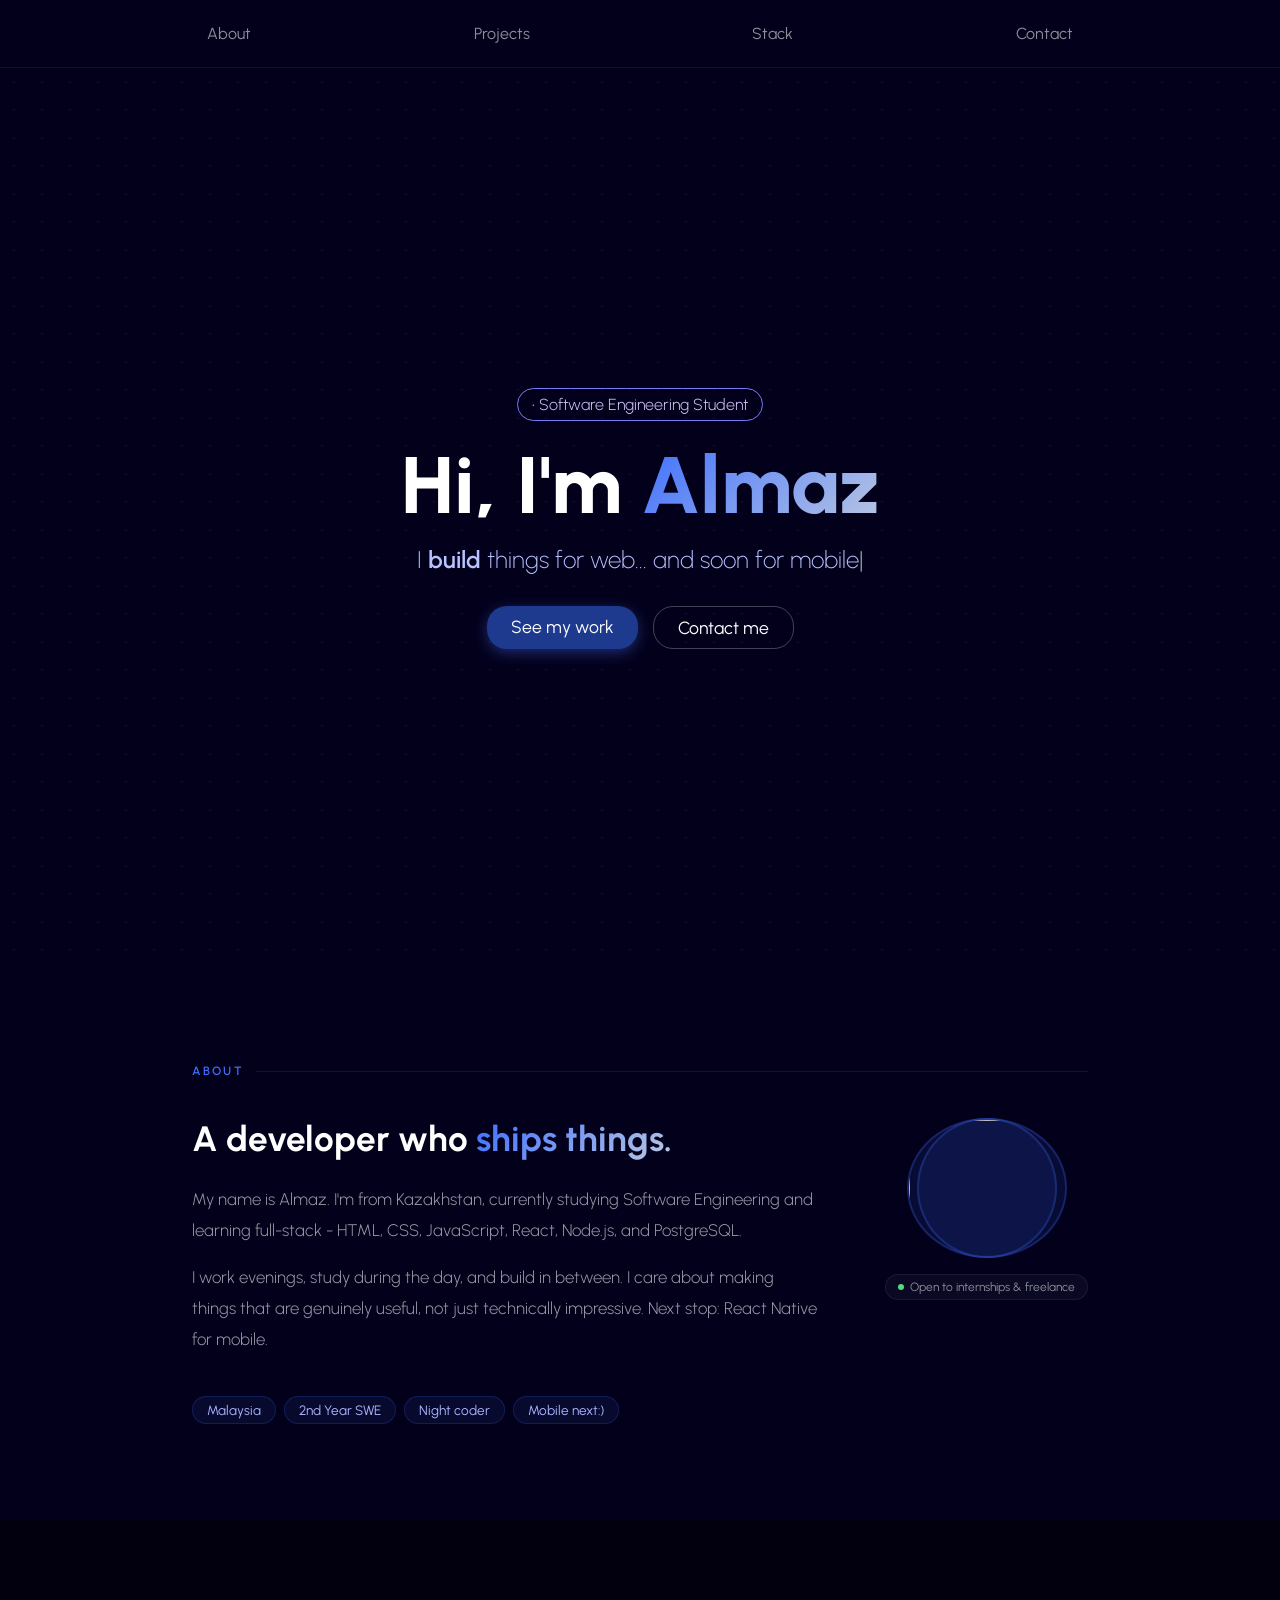
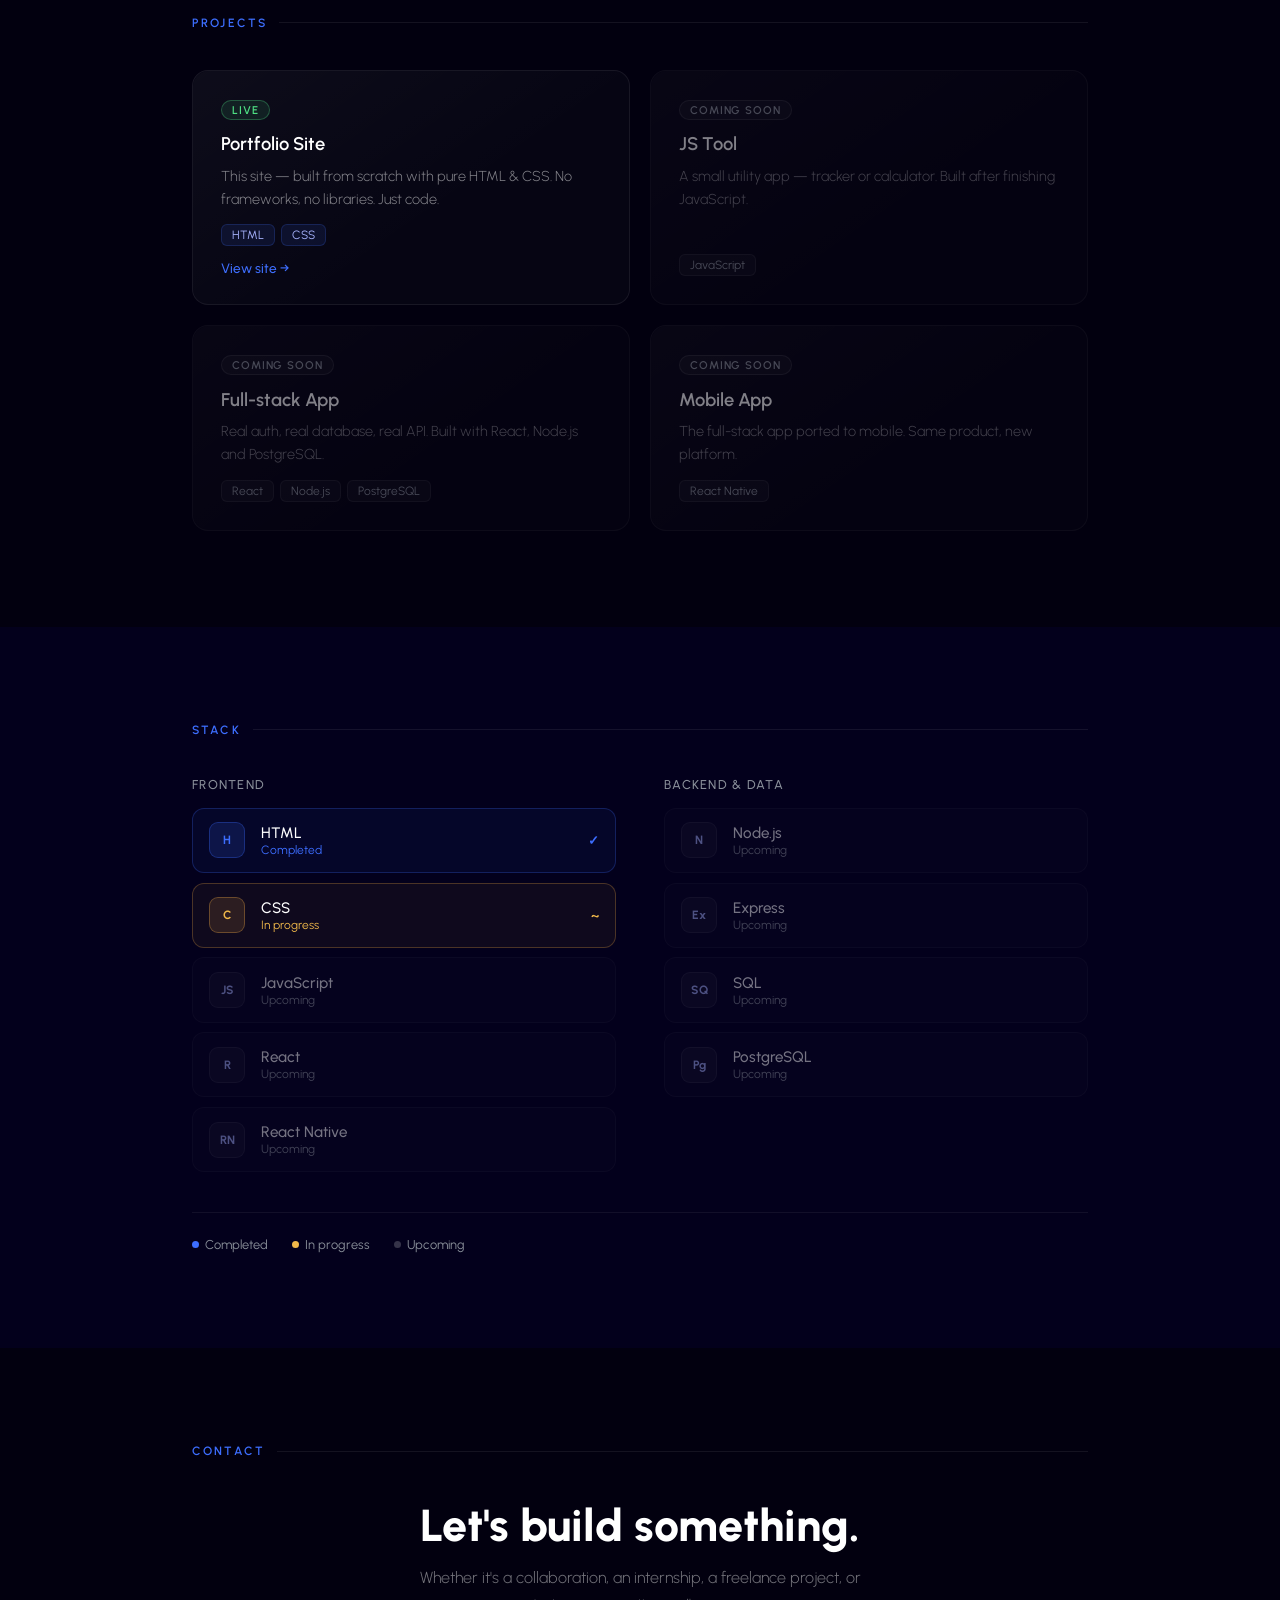
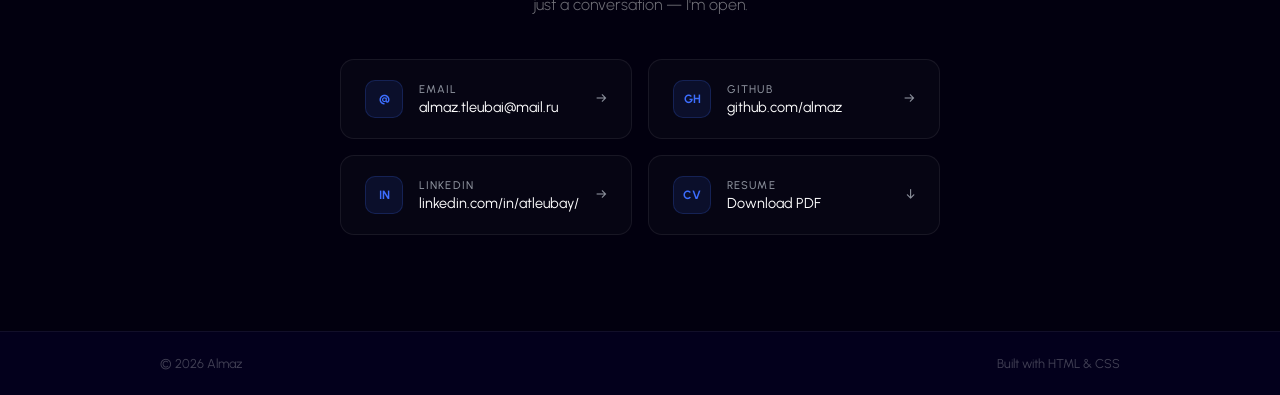
==== personal website v1/index.html @ 7be177c7 "my website:)" ====
<!DOCTYPE html>
<html lang="en">
<head>
    <meta charset="UTF-8">
    <meta name="viewport" content="width=device-width, initial-scale=1.0">
    <title>Almaaaaaz</title>
    <link rel="stylesheet" href="style.css">
    <link rel="preconnect" href="https://fonts.googleapis.com">
    <link rel="preconnect" href="https://fonts.gstatic.com" crossorigin>
    <link href="https://fonts.googleapis.com/css2?family=Caveat:wght@400..700&family=Urbanist:ital,wght@0,100..900;1,100..900&display=swap" rel="stylesheet">
</head>
<body>
    <header> 
        <nav>   
            <ul id="nav-content">
                <li><a href="#about">About</a></li>
                <li><a href="#projects">Projects</a></li>
                <li><a href="#stack">Stack</a></li>
                <li><a href="#contact">Contact</a></li>
            </ul>
        </nav>
    </header>

    <main>

        <section id="home">
            <div class="landing-content">
                <p class="eyebrow">Software Engineering Student</p>
                <h1 class="hero-name">Hi, I'm <span>Almaz</span></h1>
                <p class="hero-sub">I <span>build</span> things for web... and soon for mobile</p>
                <div class="landing-actions">
                    <a href="#projects" class="btn btn-work">See my work</a>
                    <a href="#contact" class="btn btn-contact">Contact me</a>
                </div>
            </div>
        </section>

        <section id="about">
            <div class="section-inner">
                <div class="section-label">About</div>
                <div class="about-content">
                    <div class="about-left">
                        <h2 class="about-heading">A developer who <span>ships things.</span></h2>
                        <p class="about-text">
                            My name is Almaz. I'm from Kazakhstan, currently studying Software Engineering
                            and learning full-stack - HTML, CSS, JavaScript, React,
                            Node.js, and PostgreSQL.
                        </p>
                        <p class="about-text">
                            I work evenings, study during the day, and build in between.
                            I care about making things that are genuinely useful, not just technically impressive.
                            Next stop: React Native for mobile.
                        </p>
                        <div class="about-tags">
                            <span class="about-tag">Malaysia</span>
                            <span class="about-tag">2nd Year SWE</span>
                            <span class="about-tag">Night coder</span>
                            <span class="about-tag">Mobile next:)</span>
                        </div>
                    </div>
                    <div class="about-right">
                        <div class="about-photo"><img src="/Users/almaz/Desktop/portfolio/personal website v1/assets/DSC_8581.JPG"></div>
                        <div class="about-status">
                            <span class="status-dot"></span>
                            Open to internships & freelance
                        </div>
                    </div>
                </div>
            </div>
        </section>

        <section id="projects">
            <div class="section-inner">
                <div class="section-label">Projects</div>
                <div class="projects-grid">

                    <div class="project-card project-card--live">
                        <div class="project-card-header">
                            <div class="project-tag-live">Live</div>
                        </div>
                        <div class="project-name">Portfolio Site</div>
                        <div class="project-desc">This site — built from scratch with pure HTML & CSS. No frameworks, no libraries. Just code.</div>
                        <div class="project-stack">
                            <span class="stack-tag">HTML</span>
                            <span class="stack-tag">CSS</span>
                        </div>
                        <a href="#" class="project-link">View site →</a>
                    </div>

                    <div class="project-card project-card--soon">
                        <div class="project-card-header">
                            <div class="project-tag-soon">Coming soon</div>
                        </div>
                        <div class="project-name">JS Tool</div>
                        <div class="project-desc">A small utility app — tracker or calculator. Built after finishing JavaScript.</div>
                        <div class="project-stack">
                            <span class="stack-tag stack-tag--dim">JavaScript</span>
                        </div>
                    </div>

                    <div class="project-card project-card--soon">
                        <div class="project-card-header">
                            <div class="project-tag-soon">Coming soon</div>
                        </div>
                        <div class="project-name">Full-stack App</div>
                        <div class="project-desc">Real auth, real database, real API. Built with React, Node.js and PostgreSQL.</div>
                        <div class="project-stack">
                            <span class="stack-tag stack-tag--dim">React</span>
                            <span class="stack-tag stack-tag--dim">Node.js</span>
                            <span class="stack-tag stack-tag--dim">PostgreSQL</span>
                        </div>
                    </div>

                    <div class="project-card project-card--soon">
                        <div class="project-card-header">
                            <div class="project-tag-soon">Coming soon</div>
                        </div>
                        <div class="project-name">Mobile App</div>
                        <div class="project-desc">The full-stack app ported to mobile. Same product, new platform.</div>
                        <div class="project-stack">
                            <span class="stack-tag stack-tag--dim">React Native</span>
                        </div>
                    </div>

                </div>
            </div>
        </section>

        <section id="stack">
            <div class="section-inner">
                <div class="section-label">Stack</div>
                <div class="stack-content">

                    <div class="stack-group">
                        <div class="stack-group-title">Frontend</div>
                        <div class="stack-items">
                            <div class="stack-item stack-item--done">
                                <div class="stack-item-icon">H</div>
                                <div class="stack-item-info">
                                    <div class="stack-item-name">HTML</div>
                                    <div class="stack-item-status">Completed</div>
                                </div>
                                <div class="stack-item-badge stack-item-badge--done">✓</div>
                            </div>
                            <div class="stack-item stack-item--learning">
                                <div class="stack-item-icon">C</div>
                                <div class="stack-item-info">
                                    <div class="stack-item-name">CSS</div>
                                    <div class="stack-item-status">In progress</div>
                                </div>
                                <div class="stack-item-badge stack-item-badge--learning">~</div>
                            </div>
                            <div class="stack-item stack-item--upcoming">
                                <div class="stack-item-icon">JS</div>
                                <div class="stack-item-info">
                                    <div class="stack-item-name">JavaScript</div>
                                    <div class="stack-item-status">Upcoming</div>
                                </div>
                            </div>
                            <div class="stack-item stack-item--upcoming">
                                <div class="stack-item-icon">R</div>
                                <div class="stack-item-info">
                                    <div class="stack-item-name">React</div>
                                    <div class="stack-item-status">Upcoming</div>
                                </div>
                            </div>
                            <div class="stack-item stack-item--upcoming">
                                <div class="stack-item-icon">RN</div>
                                <div class="stack-item-info">
                                    <div class="stack-item-name">React Native</div>
                                    <div class="stack-item-status">Upcoming</div>
                                </div>
                            </div>
                        </div>
                    </div>

                    <div class="stack-group">
                        <div class="stack-group-title">Backend & Data</div>
                        <div class="stack-items">
                            <div class="stack-item stack-item--upcoming">
                                <div class="stack-item-icon">N</div>
                                <div class="stack-item-info">
                                    <div class="stack-item-name">Node.js</div>
                                    <div class="stack-item-status">Upcoming</div>
                                </div>
                            </div>
                            <div class="stack-item stack-item--upcoming">
                                <div class="stack-item-icon">Ex</div>
                                <div class="stack-item-info">
                                    <div class="stack-item-name">Express</div>
                                    <div class="stack-item-status">Upcoming</div>
                                </div>
                            </div>
                            <div class="stack-item stack-item--upcoming">
                                <div class="stack-item-icon">SQ</div>
                                <div class="stack-item-info">
                                    <div class="stack-item-name">SQL</div>
                                    <div class="stack-item-status">Upcoming</div>
                                </div>
                            </div>
                            <div class="stack-item stack-item--upcoming">
                                <div class="stack-item-icon">Pg</div>
                                <div class="stack-item-info">
                                    <div class="stack-item-name">PostgreSQL</div>
                                    <div class="stack-item-status">Upcoming</div>
                                </div>
                            </div>
                        </div>
                    </div>

                </div>

                <div class="stack-legend">
                    <div class="legend-item"><span class="legend-dot legend-dot--done"></span>Completed</div>
                    <div class="legend-item"><span class="legend-dot legend-dot--learning"></span>In progress</div>
                    <div class="legend-item"><span class="legend-dot legend-dot--upcoming"></span>Upcoming</div>
                </div>
            </div>
        </section>

        <section id="contact">
            <div class="section-inner">
                <div class="section-label">Contact</div>
                <div class="contact-content">
                    <div class="contact-heading">Let's build something.</div>
                    <p class="contact-sub">Whether it's a collaboration, an internship, a freelance project, or just a conversation — I'm open.</p>
                    <div class="contact-grid">
                        <a href="mailto:almaz@email.com" class="contact-card">
                            <div class="contact-icon">@</div>
                            <div class="contact-info">
                                <div class="contact-label">Email</div>
                                <div class="contact-val">almaz.tleubai@mail.ru</div>
                            </div>
                            <div class="contact-arrow">→</div>
                        </a>
                        <a href="https://github.com/almvvz" target="_blank" class="contact-card">
                            <div class="contact-icon">gh</div>
                            <div class="contact-info">
                                <div class="contact-label">GitHub</div>
                                <div class="contact-val">github.com/almaz</div>
                            </div>
                            <div class="contact-arrow">→</div>
                        </a>
                        <a href="https://linkedin.com" target="_blank" class="contact-card">
                            <div class="contact-icon">in</div>
                            <div class="contact-info">
                                <div class="contact-label">LinkedIn</div>
                                <div class="contact-val">linkedin.com/in/atleubay/</div>
                            </div>
                            <div class="contact-arrow">→</div>
                        </a>
                        <a href="#" class="contact-card">
                            <div class="contact-icon">cv</div>
                            <div class="contact-info">
                                <div class="contact-label">Resume</div>
                                <div class="contact-val">Download PDF</div>
                            </div>
                            <div class="contact-arrow">↓</div>
                        </a>
                    </div>
                </div>
            </div>
        </section>

    </main>

    <footer>
        <div class="footer-inner">
            <span>© 2026 Almaz</span>
            <span>Built with HTML & CSS</span>
        </div>
    </footer>
    
</body>
</html>
---- personal website v1/style.css ----
* {
    margin: 0;
    padding: 0;
    box-sizing: border-box;
}

body {
    font-family: "Urbanist", sans-serif;
    background-color: #03001C;
    color: white;
}

header {
    position: sticky;
    z-index: 100;
    top: 0;
}

#nav-content {
    list-style: none;
    display: flex;
    justify-content: space-evenly;
    background-color: #03001C;
    padding: 1rem 0;
    border-bottom: 1px solid rgba(255,255,255,0.06);
}

#nav-content a {
    text-decoration: none;
    color: #8a8f9a;
    font-size: 1rem;
    padding: 8px 16px;
    transition: transform 0.3s ease, color 0.3s ease;
    display: inline-block;
}

#nav-content a:hover {
    color: white;
    transform: translateY(-2px);
}

/* ── LANDING ── */
#home {
    height: 100vh;
    display: flex;
    flex-direction: column;
    align-items: center;
    justify-content: center;
    text-align: center;
    position: relative;
    background-color: #03001C;
}

#home::before {
    content: " ";
    position: absolute;
    inset: 0;
    background-image: radial-gradient(circle, rgba(255,255,255,0.04) 1px, transparent 1px);
    background-size: 28px 28px;
    pointer-events: none;
}

.landing-content {
    opacity: 0;
    animation: fadeUp 1.2s ease forwards;
    position: relative;
    z-index: 1;
}

.eyebrow {
    display: inline-block;
    margin-bottom: 1rem;
    padding: 6px 14px;
    border: 1px solid rgb(121, 121, 248);
    border-radius: 20px;
    font-size: 1rem;
    font-weight: 300;
    color: #d7c9ff;
    background-color: transparent;
}

.eyebrow::before {
    content: "• ";
}

.hero-name {
    color: white;
    margin-bottom: 0.75rem;
    font-size: 5rem;
    font-weight: 800;
}

.hero-name span {
    background: linear-gradient(135deg, #3d6eff, #bbc8e2);
    -webkit-background-clip: text;
    -webkit-text-fill-color: transparent;
    background-clip: text;
}

.hero-sub {
    color: rgb(184, 195, 255);
    font-size: 1.5rem;
    font-weight: 200;
}

.hero-sub span {
    font-weight: 600;
}

.hero-sub::after {
    content: "|";
    color: #c6c6c6;
    animation: blink 1s steps(1) infinite;
}

.landing-actions {
    display: flex;
    justify-content: center;
    gap: 15px;
    margin-top: 2rem;
}

/* ── BUTTONS ── */
.btn {
    padding: 10px 24px;
    border-radius: 20px;
    text-decoration: none;
    font-size: 1.1rem;
    font-family: "Urbanist", sans-serif;
    transition: 0.3s ease;
    display: inline-block;
}

.btn-work {
    background-color: #1e3a8e;
    color: white;
    box-shadow: 0px 4px 14px rgba(76, 110, 245, 0.39);
}

.btn-work:hover {
    background-color: #2d50b8;
    transform: translateY(-2px);
    box-shadow: 0px 8px 20px rgba(76, 110, 245, 0.5);
}

.btn-contact {
    background-color: transparent;
    color: white;
    border: 1px solid rgba(255,255,255,0.25);
}

.btn-contact:hover {
    border-color: #595aa5;
    color: #a8b4ff;
    transform: translateY(-2px);
}

.section-inner {
    max-width: 960px;
    margin: 0 auto;
    padding: 6rem 2rem;
}

.section-label {
    font-size: 0.75rem;
    text-transform: uppercase;
    letter-spacing: 0.18em;
    color: #3d6eff;
    font-weight: 600;
    margin-bottom: 2.5rem;
    display: flex;
    align-items: center;
    gap: 0.75rem;
}

.section-label::after {
    content: "";
    flex: 1;
    height: 1px;
    background: rgba(255,255,255,0.07);
}

/* ── ABOUT ── */
#about {
    background-color: #03001C;
}

.about-content {
    display: grid;
    grid-template-columns: 1fr auto;
    gap: 4rem;
    align-items: start;
}

.about-heading {
    font-size: 2.2rem;
    font-weight: 700;
    color: white;
    line-height: 1.2;
    margin-bottom: 1.5rem;
}

.about-heading span {
    background: linear-gradient(135deg, #3d6eff, #bbc8e2);
    -webkit-background-clip: text;
    -webkit-text-fill-color: transparent;
    background-clip: text;
    transition: transform 0.4s ease;
    display:inline-block
}
.about-heading span:hover {
    transform: scale(1.05);
}
.about-text {
    color: rgba(255,255,255,0.6);
    font-size: 1.05rem;
    font-weight: 300;
    line-height: 1.85;
    margin-bottom: 1rem;
}

.about-tags {
    display: flex;
    flex-wrap: wrap;
    gap: 8px;
    margin-top: 1.5rem;
}

.about-tag {
    font-size: 0.85rem;
    padding: 5px 14px;
    border-radius: 100px;
    background: rgba(61, 110, 255, 0.08);
    border: 1px solid rgba(61, 110, 255, 0.2);
    color: #a8b4ff;
    font-weight: 400;
    transition: border-color 0.3s, background 0.3s;
}

.about-tag:hover {
    background: rgba(61, 110, 255, 0.15);
    border-color: rgba(61, 110, 255, 0.4);
}

.about-right {
    display: flex;
    flex-direction: column;
    align-items: center;
    gap: 1rem;
    flex-shrink: 0;
}

.about-left {
    display: flex;
    flex-direction: column;
}

.about-photo {
    width: 140px;
    height: 140px;
    border-radius: 50%;
    background: rgba(61, 110, 255, 0.1);
    border: 2px solid rgba(61, 110, 255, 0.25);
    display: flex;
    align-items: center;
    justify-content: center;
    font-size: 3rem;
    font-weight: 700;
    color: #3d6eff;
    transition: border-color 0.3s, background 0.3s;
}
.about-photo img{
    width: 160px;
    height: 140px;
    border-radius: 50%;
    background: rgba(61, 110, 255, 0.1);
    border: 2px solid rgba(61, 110, 255, 0.25);
    display: flex;
    align-items: center;
    justify-content: center;
    font-size: 3rem;
    font-weight: 700;
    color: #3d6eff;
    transition: border-color 0.3s, background 0.3s;
}
.about-photo:hover {
    background: rgba(61, 110, 255, 0.18);
    border-color: rgba(61, 110, 255, 0.5);
}

.about-status {
    display: flex;
    align-items: center;
    gap: 6px;
    font-size: 0.75rem;
    color: #8a8f9a;
    background: rgba(255,255,255,0.03);
    border: 1px solid rgba(255,255,255,0.07);
    padding: 5px 12px;
    border-radius: 100px;
    white-space: nowrap;
}

.status-dot {
    width: 6px;
    height: 6px;
    border-radius: 50%;
    background: #4ade80;
    animation: pulse 2s infinite;
}

/* ── PROJECTS ── */
#projects {
    background-color: #02000f;
}

.projects-grid {
    display: grid;
    grid-template-columns: repeat(2, 1fr);
    gap: 1.25rem;
}

.project-card {
    background: rgba(255,255,255,0.02);
    border: 1px solid rgba(255,255,255,0.07);
    border-radius: 16px;
    padding: 1.75rem;
    display: flex;
    flex-direction: column;
    gap: 0.6rem;
    transition: border-color 0.3s, transform 0.3s, background 0.3s;
    position: relative;
    overflow: hidden;
}

.project-card::before {
    content: '';
    position: absolute;
    inset: 0;
    border-radius: 16px;
    background: linear-gradient(145deg, rgba(255,255,255,0.03) 0%, transparent 60%);
    pointer-events: none;
}

.project-card:hover {
    transform: translateY(-3px);
    border-color: rgba(61, 110, 255, 0.3);
    background: rgba(61, 110, 255, 0.04);
}

.project-card--soon {
    opacity: 0.5;
}

.project-card--soon:hover {
    opacity: 0.75;
}

.project-card-header {
    margin-bottom: 0.25rem;
}

.project-tag-live {
    display: inline-block;
    font-size: 0.7rem;
    padding: 2px 10px;
    border-radius: 100px;
    background: rgba(74, 222, 128, 0.1);
    border: 1px solid rgba(74, 222, 128, 0.3);
    color: #4ade80;
    text-transform: uppercase;
    letter-spacing: 0.08em;
    font-weight: 600;
}

.project-tag-soon {
    display: inline-block;
    font-size: 0.7rem;
    padding: 2px 10px;
    border-radius: 100px;
    background: rgba(255,255,255,0.04);
    border: 1px solid rgba(255,255,255,0.1);
    color: #8a8f9a;
    text-transform: uppercase;
    letter-spacing: 0.08em;
    font-weight: 600;
}

.project-name {
    font-size: 1.15rem;
    font-weight: 600;
    color: white;
}

.project-desc {
    font-size: 0.9rem;
    color: rgba(255,255,255,0.5);
    font-weight: 300;
    line-height: 1.6;
    flex: 1;
}

.project-stack {
    display: flex;
    flex-wrap: wrap;
    gap: 6px;
    margin-top: 0.25rem;
}

.stack-tag {
    font-size: 0.75rem;
    padding: 3px 10px;
    border-radius: 6px;
    background: rgba(61, 110, 255, 0.1);
    border: 1px solid rgba(61, 110, 255, 0.2);
    color: #a8b4ff;
}

.stack-tag--dim {
    background: rgba(255,255,255,0.04);
    border-color: rgba(255,255,255,0.08);
    color: #8a8f9a;
}

.project-link {
    font-size: 0.85rem;
    color: #3d6eff;
    text-decoration: none;
    font-weight: 500;
    margin-top: 0.25rem;
    transition: color 0.2s;
    display: inline-block;
}

.project-link:hover {
    color: #a8b4ff;
}

/* ── STACK ── */
#stack {
    background-color: #03001C;
}

.stack-content {
    display: grid;
    grid-template-columns: 1fr 1fr;
    gap: 3rem;
}

.stack-group-title {
    font-size: 0.8rem;
    text-transform: uppercase;
    letter-spacing: 0.1em;
    color: #8a8f9a;
    font-weight: 500;
    margin-bottom: 1rem;
}

.stack-items {
    display: flex;
    flex-direction: column;
    gap: 0.6rem;
}

.stack-item {
    display: flex;
    align-items: center;
    gap: 1rem;
    padding: 0.85rem 1rem;
    border-radius: 12px;
    border: 1px solid rgba(255,255,255,0.06);
    background: rgba(255,255,255,0.02);
    transition: border-color 0.3s, transform 0.3s, background 0.3s;
    cursor: default;
}

.stack-item:hover {
    transform: translateX(4px);
}

.stack-item--done {
    border-color: rgba(61, 110, 255, 0.25);
    background: rgba(61, 110, 255, 0.06);
}

.stack-item--done:hover {
    border-color: rgba(61, 110, 255, 0.45);
    background: rgba(61, 110, 255, 0.1);
}

.stack-item--learning {
    border-color: rgba(250, 180, 70, 0.25);
    background: rgba(250, 180, 70, 0.05);
}

.stack-item--learning:hover {
    border-color: rgba(250, 180, 70, 0.45);
}

.stack-item--upcoming {
    opacity: 0.45;
}

.stack-item--upcoming:hover {
    opacity: 0.7;
}

.stack-item-icon {
    width: 36px;
    height: 36px;
    border-radius: 9px;
    background: rgba(255,255,255,0.05);
    display: flex;
    align-items: center;
    justify-content: center;
    font-size: 0.75rem;
    font-weight: 700;
    color: #a8b4ff;
    flex-shrink: 0;
    border: 1px solid rgba(255,255,255,0.08);
}

.stack-item--done .stack-item-icon {
    background: rgba(61, 110, 255, 0.15);
    border-color: rgba(61, 110, 255, 0.3);
    color: #3d6eff;
}

.stack-item--learning .stack-item-icon {
    background: rgba(250, 180, 70, 0.12);
    border-color: rgba(250, 180, 70, 0.3);
    color: #f0b84a;
}

.stack-item-info {
    flex: 1;
}

.stack-item-name {
    font-size: 0.95rem;
    font-weight: 500;
    color: white;
}

.stack-item-status {
    font-size: 0.75rem;
    color: #8a8f9a;
    margin-top: 1px;
}

.stack-item--done .stack-item-status { color: #3d6eff; }
.stack-item--learning .stack-item-status { color: #f0b84a; }

.stack-item-badge {
    font-size: 0.8rem;
    font-weight: 700;
    flex-shrink: 0;
}

.stack-item-badge--done { color: #3d6eff; }
.stack-item-badge--learning { color: #f0b84a; }

.stack-legend {
    display: flex;
    gap: 1.5rem;
    margin-top: 2.5rem;
    padding-top: 1.5rem;
    border-top: 1px solid rgba(255,255,255,0.06);
}

.legend-item {
    display: flex;
    align-items: center;
    gap: 6px;
    font-size: 0.8rem;
    color: #8a8f9a;
}

.legend-dot {
    width: 7px;
    height: 7px;
    border-radius: 50%;
}

.legend-dot--done { background: #3d6eff; }
.legend-dot--learning { background: #f0b84a; }
.legend-dot--upcoming { background: rgba(255,255,255,0.2); }

#contact {
    background-color: #02000f;
}

.contact-content {
    text-align: center;
}

.contact-heading {
    font-size: 2.8rem;
    font-weight: 800;
    color: white;
    margin-bottom: 0.75rem;
}

.contact-sub {
    font-size: 1rem;
    color: rgba(255,255,255,0.45);
    font-weight: 300;
    max-width: 460px;
    margin: 0 auto 2.5rem;
    line-height: 1.7;
}

.contact-grid {
    display: grid;
    grid-template-columns: repeat(2, 1fr);
    gap: 1rem;
    max-width: 600px;
    margin: 0 auto;
}

.contact-card {
    display: flex;
    align-items: center;
    gap: 1rem;
    padding: 1.25rem 1.5rem;
    background: rgba(255,255,255,0.02);
    border: 1px solid rgba(255,255,255,0.07);
    border-radius: 14px;
    text-decoration: none;
    transition: border-color 0.3s, transform 0.3s, background 0.3s;
}

.contact-card:hover {
    border-color: rgba(61, 110, 255, 0.35);
    background: rgba(61, 110, 255, 0.05);
    transform: translateY(-2px);
}

.contact-icon {
    width: 38px;
    height: 38px;
    border-radius: 10px;
    background: rgba(61, 110, 255, 0.1);
    border: 1px solid rgba(61, 110, 255, 0.2);
    display: flex;
    align-items: center;
    justify-content: center;
    font-size: 0.75rem;
    font-weight: 700;
    color: #3d6eff;
    flex-shrink: 0;
    text-transform: uppercase;
}

.contact-info {
    flex: 1;
    text-align: left;
}

.contact-label {
    font-size: 0.7rem;
    text-transform: uppercase;
    letter-spacing: 0.1em;
    color: #8a8f9a;
    font-weight: 500;
    margin-bottom: 2px;
}

.contact-val {
    font-size: 0.9rem;
    color: white;
    font-weight: 400;
}

.contact-arrow {
    font-size: 1rem;
    color: #8a8f9a;
    transition: color 0.3s, transform 0.3s;
    flex-shrink: 0;
}

.contact-card:hover .contact-arrow {
    color: #3d6eff;
    transform: translateX(3px);
}

footer {
    border-top: 1px solid rgba(255,255,255,0.06);
    padding: 1.5rem 2rem;
}

.footer-inner {
    max-width: 960px;
    margin: 0 auto;
    display: flex;
    justify-content: space-between;
    font-size: 0.8rem;
    color: rgba(255,255,255,0.25);
}

@keyframes fadeUp {
    from { opacity: 0; transform: translateY(24px); }
    to   { opacity: 1; transform: translateY(0); }
}

@keyframes blink {
    50% { opacity: 0; }
}

@keyframes pulse {
    0%, 100% { opacity: 1; }
    50%       { opacity: 0.4; }
}
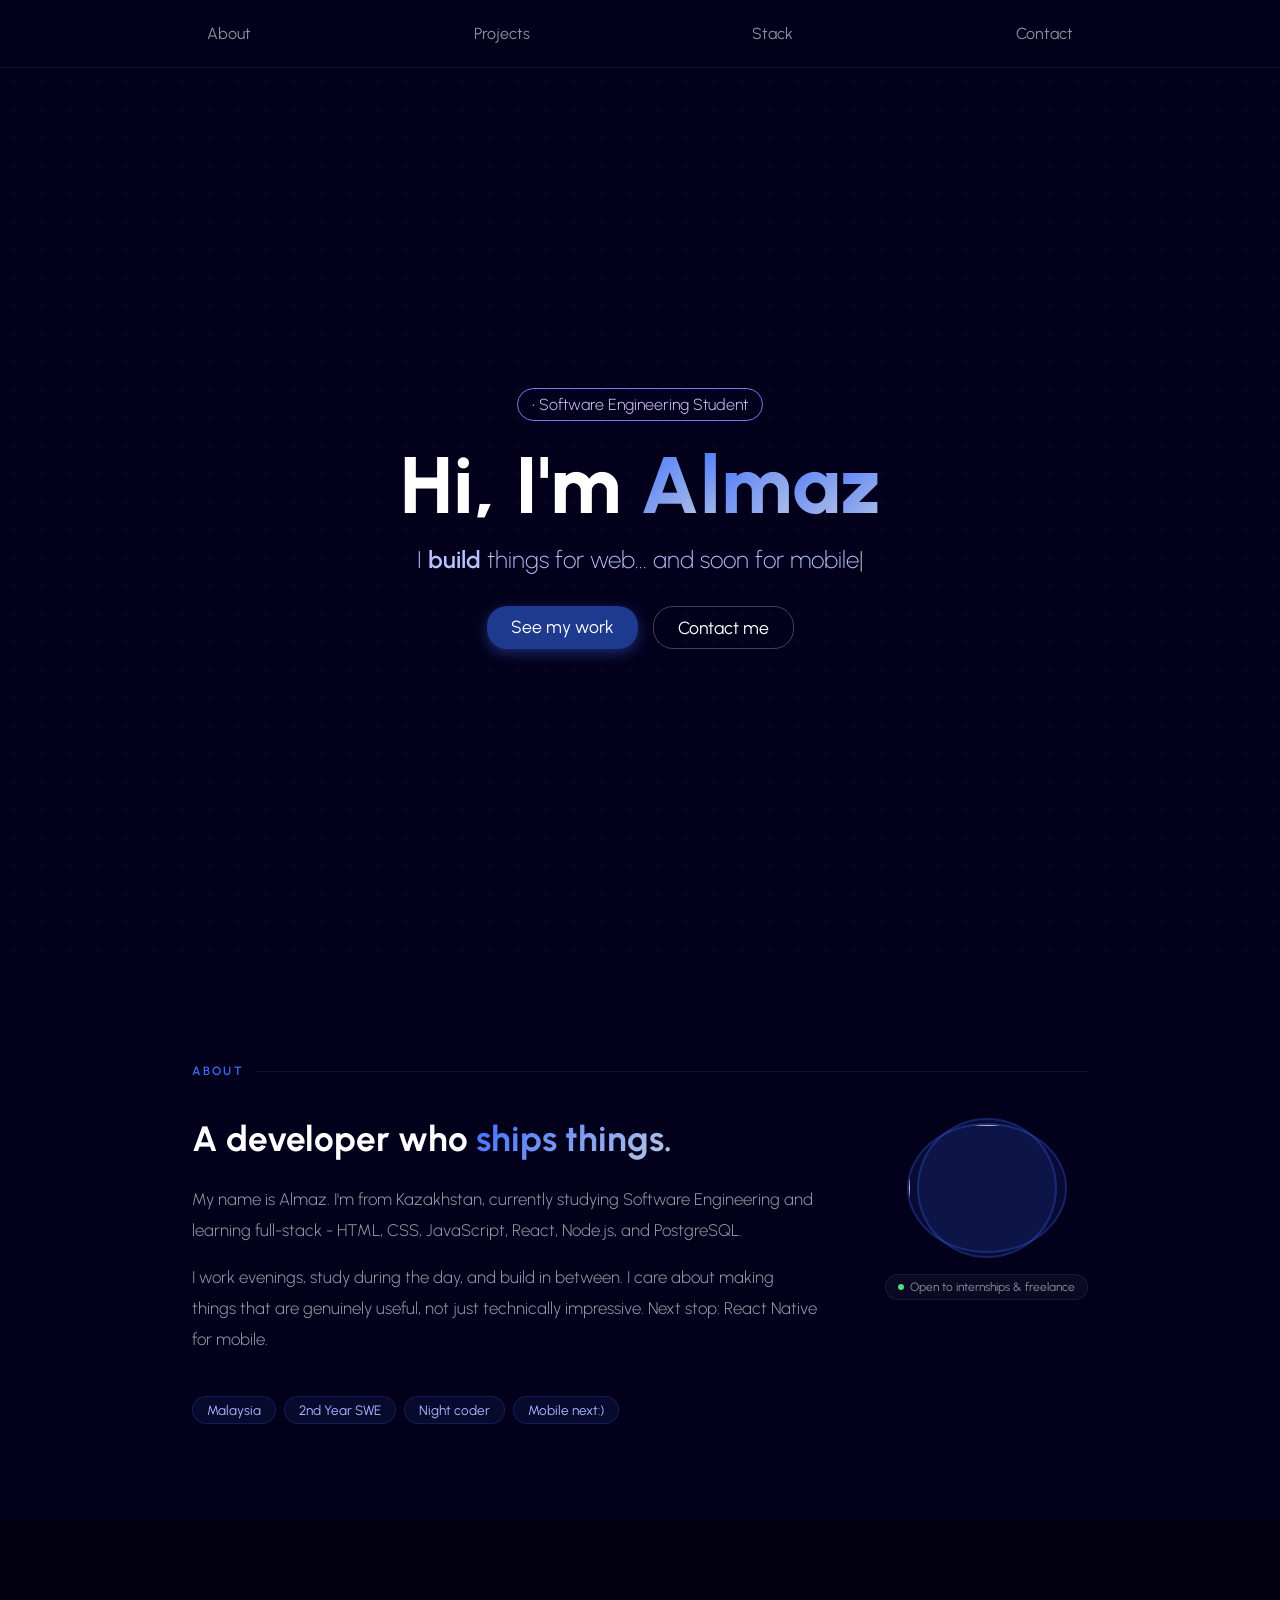
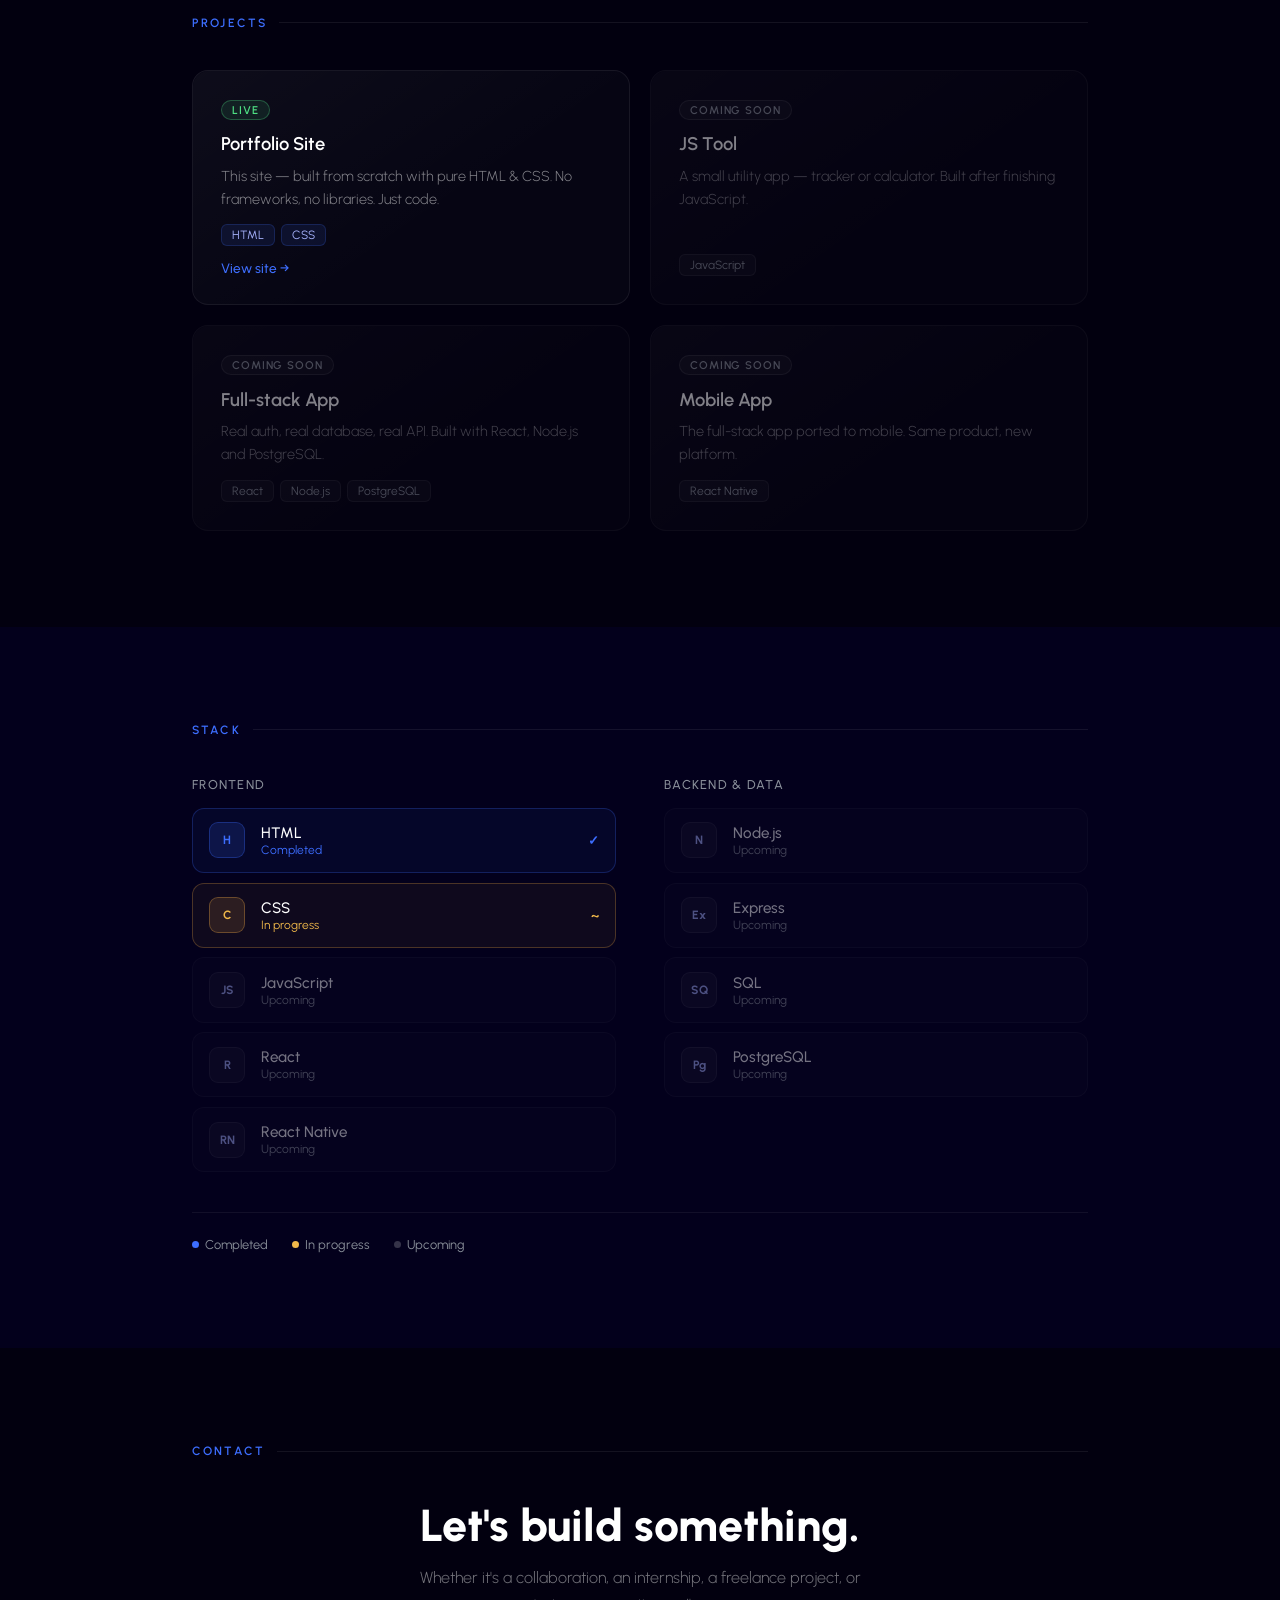
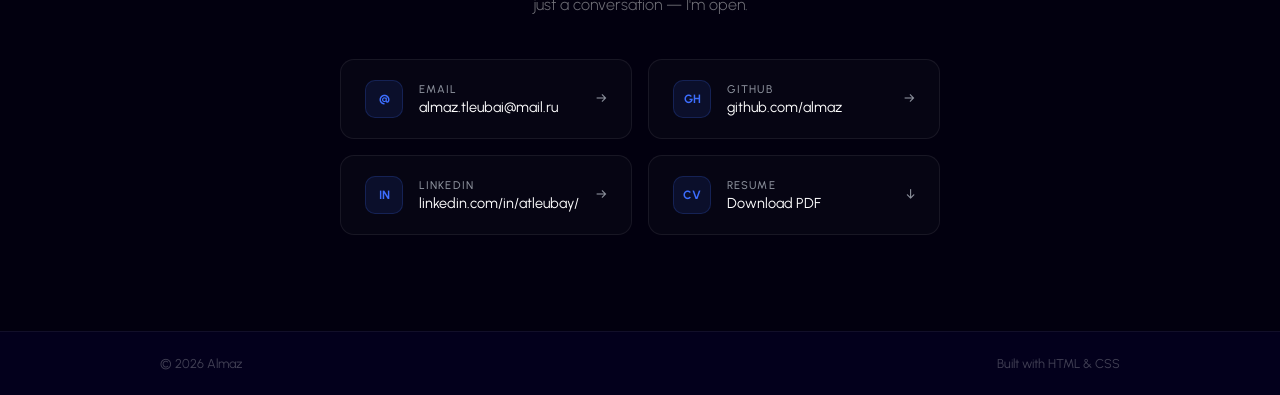
==== commit 4606be3b: "some animations" ====
--- a/personal website v1/index.html
+++ b/personal website v1/index.html
@@ -26,7 +26,7 @@
         <section id="home">
             <div class="landing-content">
                 <p class="eyebrow">Software Engineering Student</p>
-                <h1 class="hero-name">Hi, I'm <span>Almaz</span></h1>
+                <h1 class="hero-name">Hi, I'm <span>A</span><span>l</span><span>m</span><span>a</span><span>z</span></h1>
                 <p class="hero-sub">I <span>build</span> things for web... and soon for mobile</p>
                 <div class="landing-actions">
                     <a href="#projects" class="btn btn-work">See my work</a>
--- a/personal website v1/style.css
+++ b/personal website v1/style.css
@@ -95,6 +95,12 @@
     -webkit-background-clip: text;
     -webkit-text-fill-color: transparent;
     background-clip: text;
+    transition: transform 0.4s ease;
+    display: inline-block;
+}
+
+.hero-name span:hover {
+    transform: scale(1.2);
 }
 
 .hero-sub {
@@ -271,7 +277,7 @@
 }
 .about-photo img{
     width: 160px;
-    height: 140px;
+    height: 130px;
     border-radius: 50%;
     background: rgba(61, 110, 255, 0.1);
     border: 2px solid rgba(61, 110, 255, 0.25);
